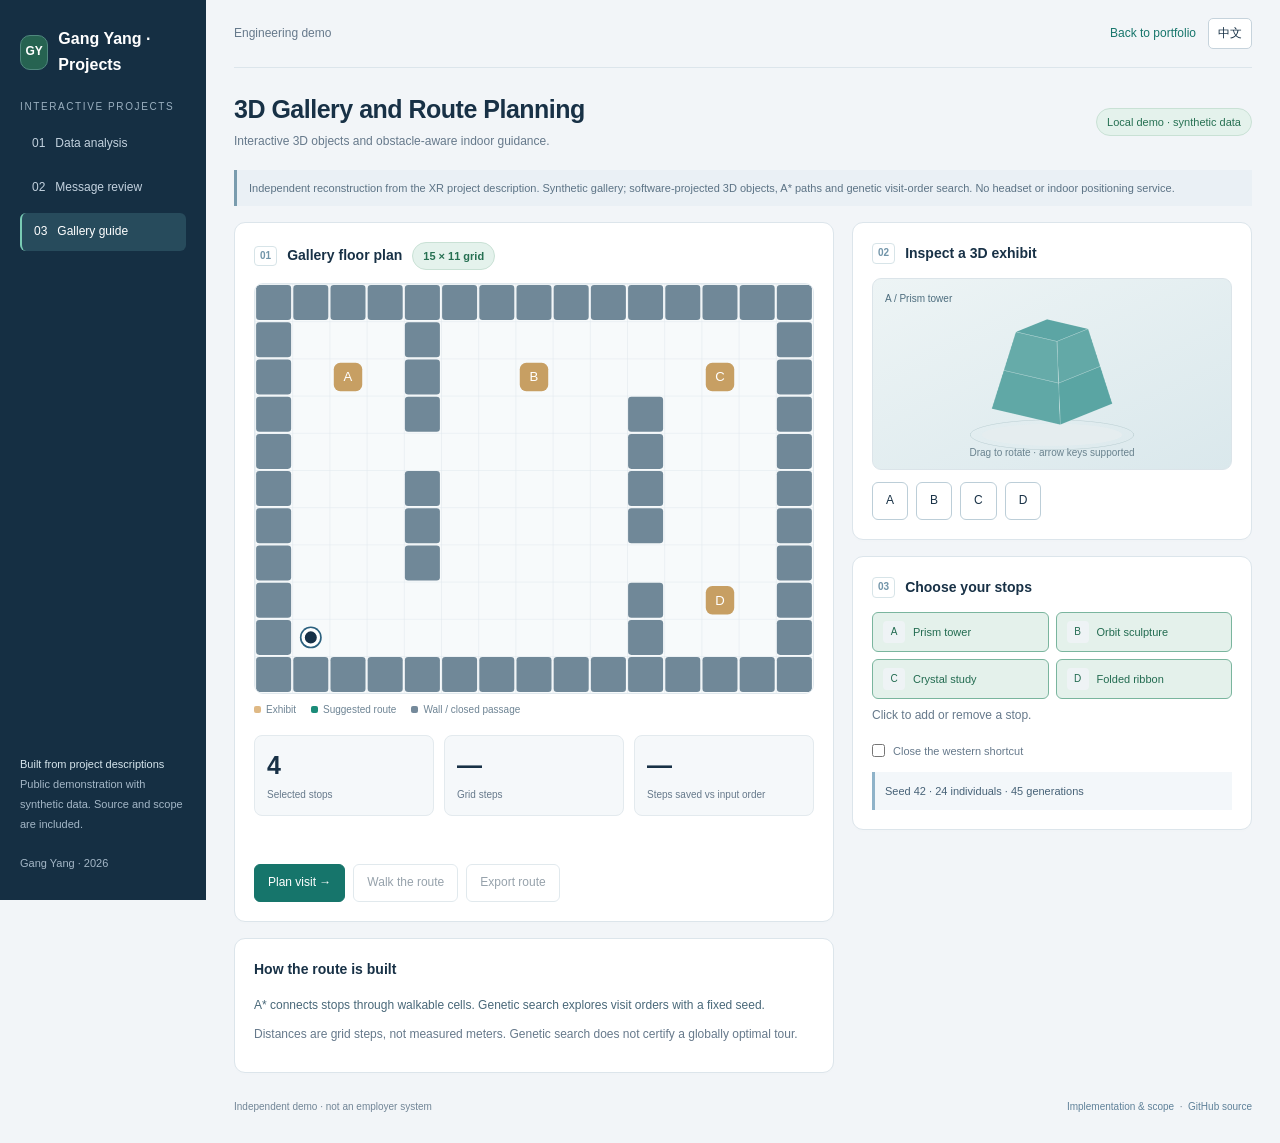
==== demos/gallery-lab/index.html @ 678b5313 "Publish engineering demos and link independent project repositories" ====
<!doctype html><html lang="en"><head><meta charset="utf-8"><meta name="viewport" content="width=device-width,initial-scale=1"><meta name="description" content="Interactive synthetic exhibition with 3D viewing, A-star wayfinding and genetic route ordering."><title>Gallery guide · Gang Yang</title><link rel="stylesheet" href="../shared.css"><script src="../shared.js" defer></script><script src="core.js" defer></script><script src="app.js" defer></script></head><body><noscript>Please enable JavaScript. 请启用 JavaScript。</noscript></body></html>
---- demos/shared.css ----
:root{color-scheme:light;--ink:#183146;--muted:#66798b;--accent:#16756b;--line:#dce5eb;--bg:#f2f5f8;--amber:#98621c;--red:#a03b3b;--nav:#152f43}*{box-sizing:border-box}body{margin:0;background:var(--bg);font:14px/1.65 'Segoe UI','Microsoft YaHei',sans-serif;color:var(--ink)}a{color:var(--accent);text-decoration:none}a:hover{text-decoration:underline}button,input,select,textarea{font:inherit}button,a,input,select,textarea{outline-offset:3px}button:focus-visible,a:focus-visible,input:focus-visible,select:focus-visible,textarea:focus-visible{outline:3px solid #70a9d1}button{cursor:pointer}button:disabled{opacity:.45;cursor:default}.shell{display:grid;grid-template-columns:206px minmax(0,1fr);min-height:100vh}.side{background:var(--nav);color:#c7d9e5;padding:26px 20px;position:sticky;top:0;height:100vh}.brand{display:flex;align-items:center;gap:10px;color:#fff;font-size:16px;font-weight:650}.mark{width:35px;height:35px;display:grid;place-items:center;background:#266351;border:1px solid #50887e;border-radius:10px;font-size:12px}.side small{color:#9bb0c0;display:block;margin:20px 0 10px;font-size:10px;letter-spacing:1.6px}.side nav{display:grid;gap:6px}.side nav a{padding:9px 12px;border-radius:6px;font-size:12px;color:#c3d2df}.side nav a.active{color:#fff;background:#274b5c;border-left:2px solid #79cbb4}.side .scope{position:absolute;bottom:26px;left:20px;right:20px;font-size:11px;line-height:1.8;color:#a4b7c7}.side .scope strong{color:#d7e6ed;font-weight:500}.main{min-width:0;padding:0 28px 28px}.topbar{height:68px;display:flex;justify-content:space-between;align-items:center;border-bottom:1px solid var(--line);gap:15px}.crumb{font-size:12px;color:var(--muted)}.top-actions{display:flex;align-items:center;gap:12px;font-size:12px}.lang{border:1px solid #c6d3dc;background:white;border-radius:5px;padding:5px 9px;color:var(--ink)}.heading{display:flex;align-items:center;justify-content:space-between;gap:16px;margin:24px 0 18px}.heading h1{font-size:25px;letter-spacing:-.5px;font-weight:650;line-height:1.4;margin:0 0 5px}.heading p{font-size:12px;color:var(--muted);margin:0}.badge{display:inline-block;white-space:nowrap;background:#e4f2ec;color:#267052;border:1px solid #c9e1d5;border-radius:20px;padding:4px 10px;font-size:11px}.badge.amber{background:#fff5e0;color:var(--amber);border-color:#e9d5ae}.badge.red{background:#fae9e8;color:var(--red);border-color:#edd0ce}.grid{display:grid;grid-template-columns:minmax(0,1.5fr) minmax(290px,1fr);gap:18px}.card{background:white;border:1px solid var(--line);border-radius:11px;padding:19px;min-width:0;margin-bottom:16px;box-shadow:0 2px 3px #18314602}.card h2{font-size:14px;font-weight:650;margin:0 0 13px;display:flex;gap:10px;align-items:center}.card h3{font-size:13px;margin:14px 0 8px}.card p{margin:7px 0;font-size:12px;color:var(--muted)}.section-no{font-size:10px;color:#7295a9;border:1px solid #d7e4e8;padding:1px 5px;border-radius:4px}.controls{display:flex;gap:10px;align-items:flex-end;flex-wrap:wrap}.controls label{flex:1;min-width:110px}.controls .btn{flex:none}label{display:block;font-size:11px;color:var(--muted)}input,select,textarea{width:100%;border:1px solid #cbd7df;background:#fff;color:var(--ink);border-radius:6px;padding:8px 10px;margin-top:5px;font-size:12px}textarea{resize:vertical;line-height:1.8}input[type=checkbox]{width:auto;margin:0}.btn{display:inline-flex;justify-content:center;align-items:center;gap:7px;border:1px solid #bcced8;border-radius:6px;padding:8px 13px;color:var(--ink);background:white;font-size:12px;text-decoration:none}.btn.primary{background:var(--accent);border-color:var(--accent);color:white}.btn:hover{filter:brightness(.97);text-decoration:none}.actions{display:flex;gap:8px;flex-wrap:wrap;margin-top:12px}.hint{font-size:11px;color:var(--muted)}.query{display:flex;gap:8px}.query input{margin:0;min-width:0;flex:1}.query button{flex:none}.metrics{display:grid;grid-template-columns:repeat(3,1fr);gap:10px;margin:16px 0}.metric{background:#f5f8fa;border:1px solid #e3eaee;border-radius:8px;padding:12px}.metric .value{font-size:25px;font-weight:650;line-height:1.4;letter-spacing:-.5px}.metric .label{font-size:10px;color:var(--muted);margin-top:4px}.table-scroll{max-height:270px;overflow:auto}table{width:100%;border-collapse:collapse;font-size:11px}th{background:#f0f5f8;position:sticky;top:0;z-index:1;color:#5f7689;font-weight:600;white-space:nowrap}td,th{padding:9px 8px;border-bottom:1px solid #e5ecf0;text-align:left}td{vertical-align:middle}tbody tr:hover{background:#f3f8f7}tr.flagged{background:#fff8ec}tr.selected{background:#e9f4ef}.mono{font-family:Consolas,monospace;font-size:11px}.number{text-align:right;font-variant-numeric:tabular-nums}.steps{display:grid;gap:13px;list-style:none;padding:0;margin:0}.steps li{display:flex;gap:10px}.step-dot{width:25px;height:25px;flex:none;display:grid;place-items:center;font-size:11px;color:#738da0;border:1px solid #d6e1e8;background:#f4f7fa;border-radius:50%}.steps .done .step-dot{color:white;background:var(--accent);border-color:var(--accent)}.step-title{font-size:12px;font-weight:600}.step-desc{font-size:11px;color:var(--muted);line-height:1.6;margin-top:2px}.evidence{font-size:11px;background:#f3f7fa;border-left:3px solid #8fb3c9;padding:10px;margin-top:12px;color:#476277;white-space:pre-wrap;overflow-wrap:anywhere}.review{background:#edf6f2;border:1px solid #cde3d9;padding:12px;border-radius:7px;margin:12px 0;font-size:12px}.review.warning{background:#fff7e7;border-color:#ecd5a8;color:#815716}.notice{margin:0 0 16px;padding:9px 12px;border-left:3px solid #7a9cae;background:#eaf0f5;font-size:11px;color:#5c7385}.note-bottom{font-size:10px;color:#728696;line-height:1.8;margin:4px 0}.log{display:grid;gap:7px;font-size:11px;list-style:none;padding:0;margin:10px 0}.log li{padding:6px 0;border-bottom:1px solid #edf1f4}.log time{color:#7b8b98;margin-right:8px}.footer{display:flex;justify-content:space-between;gap:15px;color:#718596;font-size:10px;margin-top:10px}.footer a{color:#5f8199}.toast{position:fixed;bottom:24px;left:50%;transform:translateX(-50%);padding:10px 18px;background:#173148;color:white;font-size:12px;border-radius:8px;z-index:20;display:none;max-width:90vw}.empty{font-size:12px;text-align:center;padding:28px;color:#7f91a0}.bars{display:grid;gap:9px}.bar-row{display:grid;grid-template-columns:56px 1fr 45px;gap:10px;align-items:center;font-size:11px}.bar-track{height:8px;background:#edf2f5;border-radius:20px;overflow:hidden}.bar-fill{height:100%;background:#4b91a7;border-radius:20px;transition:width .4s}.error{color:var(--red);font-size:12px;margin-top:8px;min-height:18px}.source-panel{font-size:12px;background:#f4f7fa;border:1px solid #e1e8ed;border-radius:6px;padding:13px;white-space:pre-wrap;line-height:1.9;min-height:140px}.source-panel mark{background:#c7eadc;padding:2px 0}.field-row{display:grid;grid-template-columns:85px 1fr;gap:10px;align-items:start;padding:9px 0;border-bottom:1px solid #e8eef2;font-size:12px}.field-row .field-label{color:#708392;font-size:11px;padding-top:5px}.field-row input{margin:0}.field-status{font-size:10px;color:#7d928b;margin-top:4px;line-height:1.6}.field-row.missing .field-status{color:#a56b26}.field-source{border:0;background:transparent;text-align:left;padding:0;color:var(--accent);font-size:10px;cursor:pointer}.review-actions{display:grid;grid-template-columns:1fr 1fr;gap:8px}.map-wrap{position:relative;background:#f2f6f8;border:1px solid #e0e8ed;border-radius:9px;overflow:hidden}.map-wrap svg{display:block;width:100%;height:auto}.viewer{position:relative;border:1px solid #dbe4e9;border-radius:9px;overflow:hidden;background:linear-gradient(155deg,#edf4f5,#dae8ec)}.viewer canvas{display:block;width:100%;height:190px;touch-action:none;cursor:grab}.viewer canvas:active{cursor:grabbing}.viewer-label{position:absolute;top:12px;left:12px;font-size:10px;color:#4d6d7e;pointer-events:none}.viewer-hint{font-size:10px;position:absolute;bottom:8px;left:0;right:0;text-align:center;color:#69828e;pointer-events:none}.exhibit-list{display:grid;grid-template-columns:1fr 1fr;gap:7px}.exhibit{border:1px solid #d8e4e9;padding:8px 10px;border-radius:6px;background:#fff;display:flex;align-items:center;gap:8px;font-size:11px;cursor:pointer}.exhibit[aria-pressed=true]{background:#e4f1eb;border-color:#7ab59e;color:#226b50}.exhibit-code{display:grid;place-items:center;width:22px;height:22px;background:#eef3f5;border-radius:4px;font-size:10px}.map-key{display:flex;gap:15px;flex-wrap:wrap;margin-top:8px;font-size:10px;color:#6e8494}.map-key span:before{display:inline-block;content:'';width:7px;height:7px;border-radius:2px;background:#dfb985;margin-right:5px}.map-key span:nth-child(2):before{background:#1b8c79}.map-key span:nth-child(3):before{background:#758a9b}.caption-banner{display:none}.tour-message{min-height:20px;font-size:12px;color:#226c59;margin:7px 0}.route-summary{font-size:12px;color:#496879;line-height:1.9}.code-link{font-size:11px}.step-progress{height:4px;background:#e4eeed;border-radius:10px;margin-top:12px;overflow:hidden}.step-progress i{display:block;width:0;background:#439b82;height:100%;transition:width .3s}
@media(min-width:1450px){.main{max-width:1340px;width:100%;margin-inline:auto}}@media(max-width:1050px){.shell{grid-template-columns:170px minmax(0,1fr)}.side{padding:23px 13px}.side .scope{left:13px;right:13px}.main{padding:0 20px 20px}.grid{grid-template-columns:minmax(0,1.3fr) minmax(260px,1fr)}.heading h1{font-size:22px}.card{padding:15px}.metric{padding:9px}.metric .value{font-size:22px}}@media(max-width:820px){.shell{display:block}.side{height:auto;position:static;padding:13px 18px;display:flex;justify-content:space-between;align-items:center;gap:16px}.side small,.side .scope{display:none}.side nav{display:flex;gap:4px}.side nav a{font-size:10px;padding:7px 8px}.brand{font-size:14px}.mark{width:29px;height:29px}.main{padding:0 16px 25px}.grid{grid-template-columns:1fr}.topbar{height:55px}.card{padding:17px}.heading{margin-top:19px}.heading h1{font-size:22px}.heading .badge{font-size:10px}.metrics{margin:12px 0}.table-scroll{max-height:310px}.footer{flex-wrap:wrap}.viewer canvas{height:230px}}@media(max-width:480px){.side{flex-wrap:wrap;gap:8px;padding:12px 14px}.side nav{gap:4px}.side nav a{padding:5px 9px}.side nav a.active{border-left:0}.top-actions{gap:8px}.crumb{font-size:10px}.heading{align-items:flex-start}.heading h1{font-size:20px}.heading p{font-size:11px}.heading .badge{display:none}.controls{gap:8px}.controls label{min-width:90px}.metric .value{font-size:21px}.metric .label{font-size:9px}.query{flex-wrap:wrap}.query input{flex-basis:100%}.field-row{grid-template-columns:75px 1fr}.card{padding:14px}.main{padding:0 12px 22px}}@media(prefers-reduced-motion:reduce){*{transition:none!important;scroll-behavior:auto!important}}@media print{.side,.topbar,.actions,.controls button,.toast{display:none}.shell,.grid{display:block}.card{break-inside:avoid}.main{padding:0}}
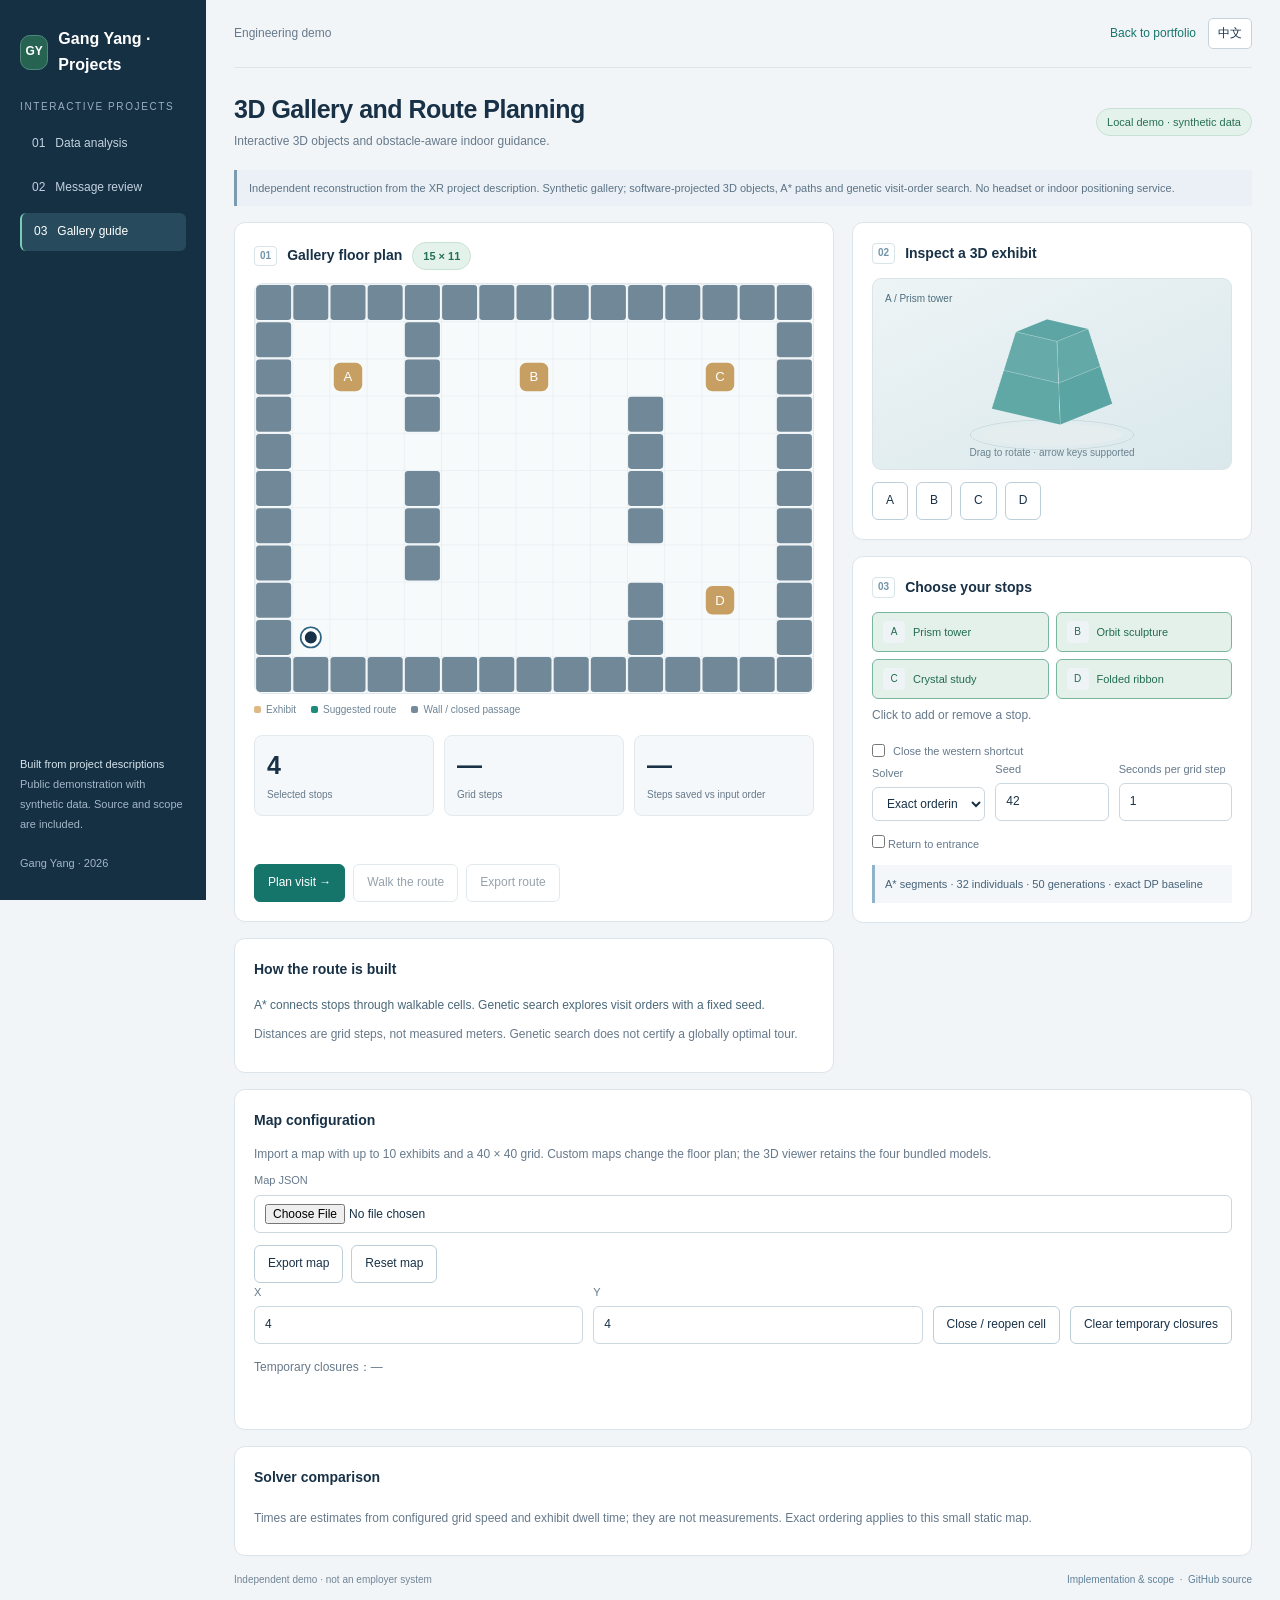
==== commit b5ec1b32: "Sync version 1.1 engineering demos and implementation guides" ====
--- a/demos/gallery-lab/index.html
+++ b/demos/gallery-lab/index.html
@@ -1 +1 @@
-<!doctype html><html lang="en"><head><meta charset="utf-8"><meta name="viewport" content="width=device-width,initial-scale=1"><meta name="description" content="Interactive synthetic exhibition with 3D viewing, A-star wayfinding and genetic route ordering."><title>Gallery guide · Gang Yang</title><link rel="stylesheet" href="../shared.css"><script src="../shared.js" defer></script><script src="core.js" defer></script><script src="app.js" defer></script></head><body><noscript>Please enable JavaScript. 请启用 JavaScript。</noscript></body></html>
+<!doctype html><html lang="en"><head><meta charset="utf-8"><meta name="viewport" content="width=device-width,initial-scale=1"><meta name="description" content="Interactive synthetic exhibition with 3D viewing, A-star wayfinding and genetic route ordering."><title>Gallery guide · Gang Yang</title><link rel="stylesheet" href="../shared.css?v=1.1.0"><script src="../shared.js?v=1.1.0" defer></script><script src="core.js?v=1.1.0" defer></script><script src="planner.js?v=1.1.0" defer></script><script src="app.js?v=1.1.0" defer></script></head><body><noscript>Please enable JavaScript. 请启用 JavaScript。</noscript></body></html>
--- a/demos/shared.css
+++ b/demos/shared.css
@@ -1,2 +1,5 @@
 :root{color-scheme:light;--ink:#183146;--muted:#66798b;--accent:#16756b;--line:#dce5eb;--bg:#f2f5f8;--amber:#98621c;--red:#a03b3b;--nav:#152f43}*{box-sizing:border-box}body{margin:0;background:var(--bg);font:14px/1.65 'Segoe UI','Microsoft YaHei',sans-serif;color:var(--ink)}a{color:var(--accent);text-decoration:none}a:hover{text-decoration:underline}button,input,select,textarea{font:inherit}button,a,input,select,textarea{outline-offset:3px}button:focus-visible,a:focus-visible,input:focus-visible,select:focus-visible,textarea:focus-visible{outline:3px solid #70a9d1}button{cursor:pointer}button:disabled{opacity:.45;cursor:default}.shell{display:grid;grid-template-columns:206px minmax(0,1fr);min-height:100vh}.side{background:var(--nav);color:#c7d9e5;padding:26px 20px;position:sticky;top:0;height:100vh}.brand{display:flex;align-items:center;gap:10px;color:#fff;font-size:16px;font-weight:650}.mark{width:35px;height:35px;display:grid;place-items:center;background:#266351;border:1px solid #50887e;border-radius:10px;font-size:12px}.side small{color:#9bb0c0;display:block;margin:20px 0 10px;font-size:10px;letter-spacing:1.6px}.side nav{display:grid;gap:6px}.side nav a{padding:9px 12px;border-radius:6px;font-size:12px;color:#c3d2df}.side nav a.active{color:#fff;background:#274b5c;border-left:2px solid #79cbb4}.side .scope{position:absolute;bottom:26px;left:20px;right:20px;font-size:11px;line-height:1.8;color:#a4b7c7}.side .scope strong{color:#d7e6ed;font-weight:500}.main{min-width:0;padding:0 28px 28px}.topbar{height:68px;display:flex;justify-content:space-between;align-items:center;border-bottom:1px solid var(--line);gap:15px}.crumb{font-size:12px;color:var(--muted)}.top-actions{display:flex;align-items:center;gap:12px;font-size:12px}.lang{border:1px solid #c6d3dc;background:white;border-radius:5px;padding:5px 9px;color:var(--ink)}.heading{display:flex;align-items:center;justify-content:space-between;gap:16px;margin:24px 0 18px}.heading h1{font-size:25px;letter-spacing:-.5px;font-weight:650;line-height:1.4;margin:0 0 5px}.heading p{font-size:12px;color:var(--muted);margin:0}.badge{display:inline-block;white-space:nowrap;background:#e4f2ec;color:#267052;border:1px solid #c9e1d5;border-radius:20px;padding:4px 10px;font-size:11px}.badge.amber{background:#fff5e0;color:var(--amber);border-color:#e9d5ae}.badge.red{background:#fae9e8;color:var(--red);border-color:#edd0ce}.grid{display:grid;grid-template-columns:minmax(0,1.5fr) minmax(290px,1fr);gap:18px}.card{background:white;border:1px solid var(--line);border-radius:11px;padding:19px;min-width:0;margin-bottom:16px;box-shadow:0 2px 3px #18314602}.card h2{font-size:14px;font-weight:650;margin:0 0 13px;display:flex;gap:10px;align-items:center}.card h3{font-size:13px;margin:14px 0 8px}.card p{margin:7px 0;font-size:12px;color:var(--muted)}.section-no{font-size:10px;color:#7295a9;border:1px solid #d7e4e8;padding:1px 5px;border-radius:4px}.controls{display:flex;gap:10px;align-items:flex-end;flex-wrap:wrap}.controls label{flex:1;min-width:110px}.controls .btn{flex:none}label{display:block;font-size:11px;color:var(--muted)}input,select,textarea{width:100%;border:1px solid #cbd7df;background:#fff;color:var(--ink);border-radius:6px;padding:8px 10px;margin-top:5px;font-size:12px}textarea{resize:vertical;line-height:1.8}input[type=checkbox]{width:auto;margin:0}.btn{display:inline-flex;justify-content:center;align-items:center;gap:7px;border:1px solid #bcced8;border-radius:6px;padding:8px 13px;color:var(--ink);background:white;font-size:12px;text-decoration:none}.btn.primary{background:var(--accent);border-color:var(--accent);color:white}.btn:hover{filter:brightness(.97);text-decoration:none}.actions{display:flex;gap:8px;flex-wrap:wrap;margin-top:12px}.hint{font-size:11px;color:var(--muted)}.query{display:flex;gap:8px}.query input{margin:0;min-width:0;flex:1}.query button{flex:none}.metrics{display:grid;grid-template-columns:repeat(3,1fr);gap:10px;margin:16px 0}.metric{background:#f5f8fa;border:1px solid #e3eaee;border-radius:8px;padding:12px}.metric .value{font-size:25px;font-weight:650;line-height:1.4;letter-spacing:-.5px}.metric .label{font-size:10px;color:var(--muted);margin-top:4px}.table-scroll{max-height:270px;overflow:auto}table{width:100%;border-collapse:collapse;font-size:11px}th{background:#f0f5f8;position:sticky;top:0;z-index:1;color:#5f7689;font-weight:600;white-space:nowrap}td,th{padding:9px 8px;border-bottom:1px solid #e5ecf0;text-align:left}td{vertical-align:middle}tbody tr:hover{background:#f3f8f7}tr.flagged{background:#fff8ec}tr.selected{background:#e9f4ef}.mono{font-family:Consolas,monospace;font-size:11px}.number{text-align:right;font-variant-numeric:tabular-nums}.steps{display:grid;gap:13px;list-style:none;padding:0;margin:0}.steps li{display:flex;gap:10px}.step-dot{width:25px;height:25px;flex:none;display:grid;place-items:center;font-size:11px;color:#738da0;border:1px solid #d6e1e8;background:#f4f7fa;border-radius:50%}.steps .done .step-dot{color:white;background:var(--accent);border-color:var(--accent)}.step-title{font-size:12px;font-weight:600}.step-desc{font-size:11px;color:var(--muted);line-height:1.6;margin-top:2px}.evidence{font-size:11px;background:#f3f7fa;border-left:3px solid #8fb3c9;padding:10px;margin-top:12px;color:#476277;white-space:pre-wrap;overflow-wrap:anywhere}.review{background:#edf6f2;border:1px solid #cde3d9;padding:12px;border-radius:7px;margin:12px 0;font-size:12px}.review.warning{background:#fff7e7;border-color:#ecd5a8;color:#815716}.notice{margin:0 0 16px;padding:9px 12px;border-left:3px solid #7a9cae;background:#eaf0f5;font-size:11px;color:#5c7385}.note-bottom{font-size:10px;color:#728696;line-height:1.8;margin:4px 0}.log{display:grid;gap:7px;font-size:11px;list-style:none;padding:0;margin:10px 0}.log li{padding:6px 0;border-bottom:1px solid #edf1f4}.log time{color:#7b8b98;margin-right:8px}.footer{display:flex;justify-content:space-between;gap:15px;color:#718596;font-size:10px;margin-top:10px}.footer a{color:#5f8199}.toast{position:fixed;bottom:24px;left:50%;transform:translateX(-50%);padding:10px 18px;background:#173148;color:white;font-size:12px;border-radius:8px;z-index:20;display:none;max-width:90vw}.empty{font-size:12px;text-align:center;padding:28px;color:#7f91a0}.bars{display:grid;gap:9px}.bar-row{display:grid;grid-template-columns:56px 1fr 45px;gap:10px;align-items:center;font-size:11px}.bar-track{height:8px;background:#edf2f5;border-radius:20px;overflow:hidden}.bar-fill{height:100%;background:#4b91a7;border-radius:20px;transition:width .4s}.error{color:var(--red);font-size:12px;margin-top:8px;min-height:18px}.source-panel{font-size:12px;background:#f4f7fa;border:1px solid #e1e8ed;border-radius:6px;padding:13px;white-space:pre-wrap;line-height:1.9;min-height:140px}.source-panel mark{background:#c7eadc;padding:2px 0}.field-row{display:grid;grid-template-columns:85px 1fr;gap:10px;align-items:start;padding:9px 0;border-bottom:1px solid #e8eef2;font-size:12px}.field-row .field-label{color:#708392;font-size:11px;padding-top:5px}.field-row input{margin:0}.field-status{font-size:10px;color:#7d928b;margin-top:4px;line-height:1.6}.field-row.missing .field-status{color:#a56b26}.field-source{border:0;background:transparent;text-align:left;padding:0;color:var(--accent);font-size:10px;cursor:pointer}.review-actions{display:grid;grid-template-columns:1fr 1fr;gap:8px}.map-wrap{position:relative;background:#f2f6f8;border:1px solid #e0e8ed;border-radius:9px;overflow:hidden}.map-wrap svg{display:block;width:100%;height:auto}.viewer{position:relative;border:1px solid #dbe4e9;border-radius:9px;overflow:hidden;background:linear-gradient(155deg,#edf4f5,#dae8ec)}.viewer canvas{display:block;width:100%;height:190px;touch-action:none;cursor:grab}.viewer canvas:active{cursor:grabbing}.viewer-label{position:absolute;top:12px;left:12px;font-size:10px;color:#4d6d7e;pointer-events:none}.viewer-hint{font-size:10px;position:absolute;bottom:8px;left:0;right:0;text-align:center;color:#69828e;pointer-events:none}.exhibit-list{display:grid;grid-template-columns:1fr 1fr;gap:7px}.exhibit{border:1px solid #d8e4e9;padding:8px 10px;border-radius:6px;background:#fff;display:flex;align-items:center;gap:8px;font-size:11px;cursor:pointer}.exhibit[aria-pressed=true]{background:#e4f1eb;border-color:#7ab59e;color:#226b50}.exhibit-code{display:grid;place-items:center;width:22px;height:22px;background:#eef3f5;border-radius:4px;font-size:10px}.map-key{display:flex;gap:15px;flex-wrap:wrap;margin-top:8px;font-size:10px;color:#6e8494}.map-key span:before{display:inline-block;content:'';width:7px;height:7px;border-radius:2px;background:#dfb985;margin-right:5px}.map-key span:nth-child(2):before{background:#1b8c79}.map-key span:nth-child(3):before{background:#758a9b}.caption-banner{display:none}.tour-message{min-height:20px;font-size:12px;color:#226c59;margin:7px 0}.route-summary{font-size:12px;color:#496879;line-height:1.9}.code-link{font-size:11px}.step-progress{height:4px;background:#e4eeed;border-radius:10px;margin-top:12px;overflow:hidden}.step-progress i{display:block;width:0;background:#439b82;height:100%;transition:width .3s}
 @media(min-width:1450px){.main{max-width:1340px;width:100%;margin-inline:auto}}@media(max-width:1050px){.shell{grid-template-columns:170px minmax(0,1fr)}.side{padding:23px 13px}.side .scope{left:13px;right:13px}.main{padding:0 20px 20px}.grid{grid-template-columns:minmax(0,1.3fr) minmax(260px,1fr)}.heading h1{font-size:22px}.card{padding:15px}.metric{padding:9px}.metric .value{font-size:22px}}@media(max-width:820px){.shell{display:block}.side{height:auto;position:static;padding:13px 18px;display:flex;justify-content:space-between;align-items:center;gap:16px}.side small,.side .scope{display:none}.side nav{display:flex;gap:4px}.side nav a{font-size:10px;padding:7px 8px}.brand{font-size:14px}.mark{width:29px;height:29px}.main{padding:0 16px 25px}.grid{grid-template-columns:1fr}.topbar{height:55px}.card{padding:17px}.heading{margin-top:19px}.heading h1{font-size:22px}.heading .badge{font-size:10px}.metrics{margin:12px 0}.table-scroll{max-height:310px}.footer{flex-wrap:wrap}.viewer canvas{height:230px}}@media(max-width:480px){.side{flex-wrap:wrap;gap:8px;padding:12px 14px}.side nav{gap:4px}.side nav a{padding:5px 9px}.side nav a.active{border-left:0}.top-actions{gap:8px}.crumb{font-size:10px}.heading{align-items:flex-start}.heading h1{font-size:20px}.heading p{font-size:11px}.heading .badge{display:none}.controls{gap:8px}.controls label{min-width:90px}.metric .value{font-size:21px}.metric .label{font-size:9px}.query{flex-wrap:wrap}.query input{flex-basis:100%}.field-row{grid-template-columns:75px 1fr}.card{padding:14px}.main{padding:0 12px 22px}}@media(prefers-reduced-motion:reduce){*{transition:none!important;scroll-behavior:auto!important}}@media print{.side,.topbar,.actions,.controls button,.toast{display:none}.shell,.grid{display:block}.card{break-inside:avoid}.main{padding:0}}
+
+/* Workbench tables and responsive controls. */
+.card pre{white-space:pre-wrap;overflow-wrap:anywhere;font-size:12px}.controls>*{min-width:0}.table-scroll{max-width:100%;overflow-x:auto}.card input[type=file]{max-width:100%;width:100%}.card label input[type=checkbox]{width:auto}.log time{overflow-wrap:anywhere}#queue .btn{white-space:nowrap}.card .controls{margin-bottom:14px}
